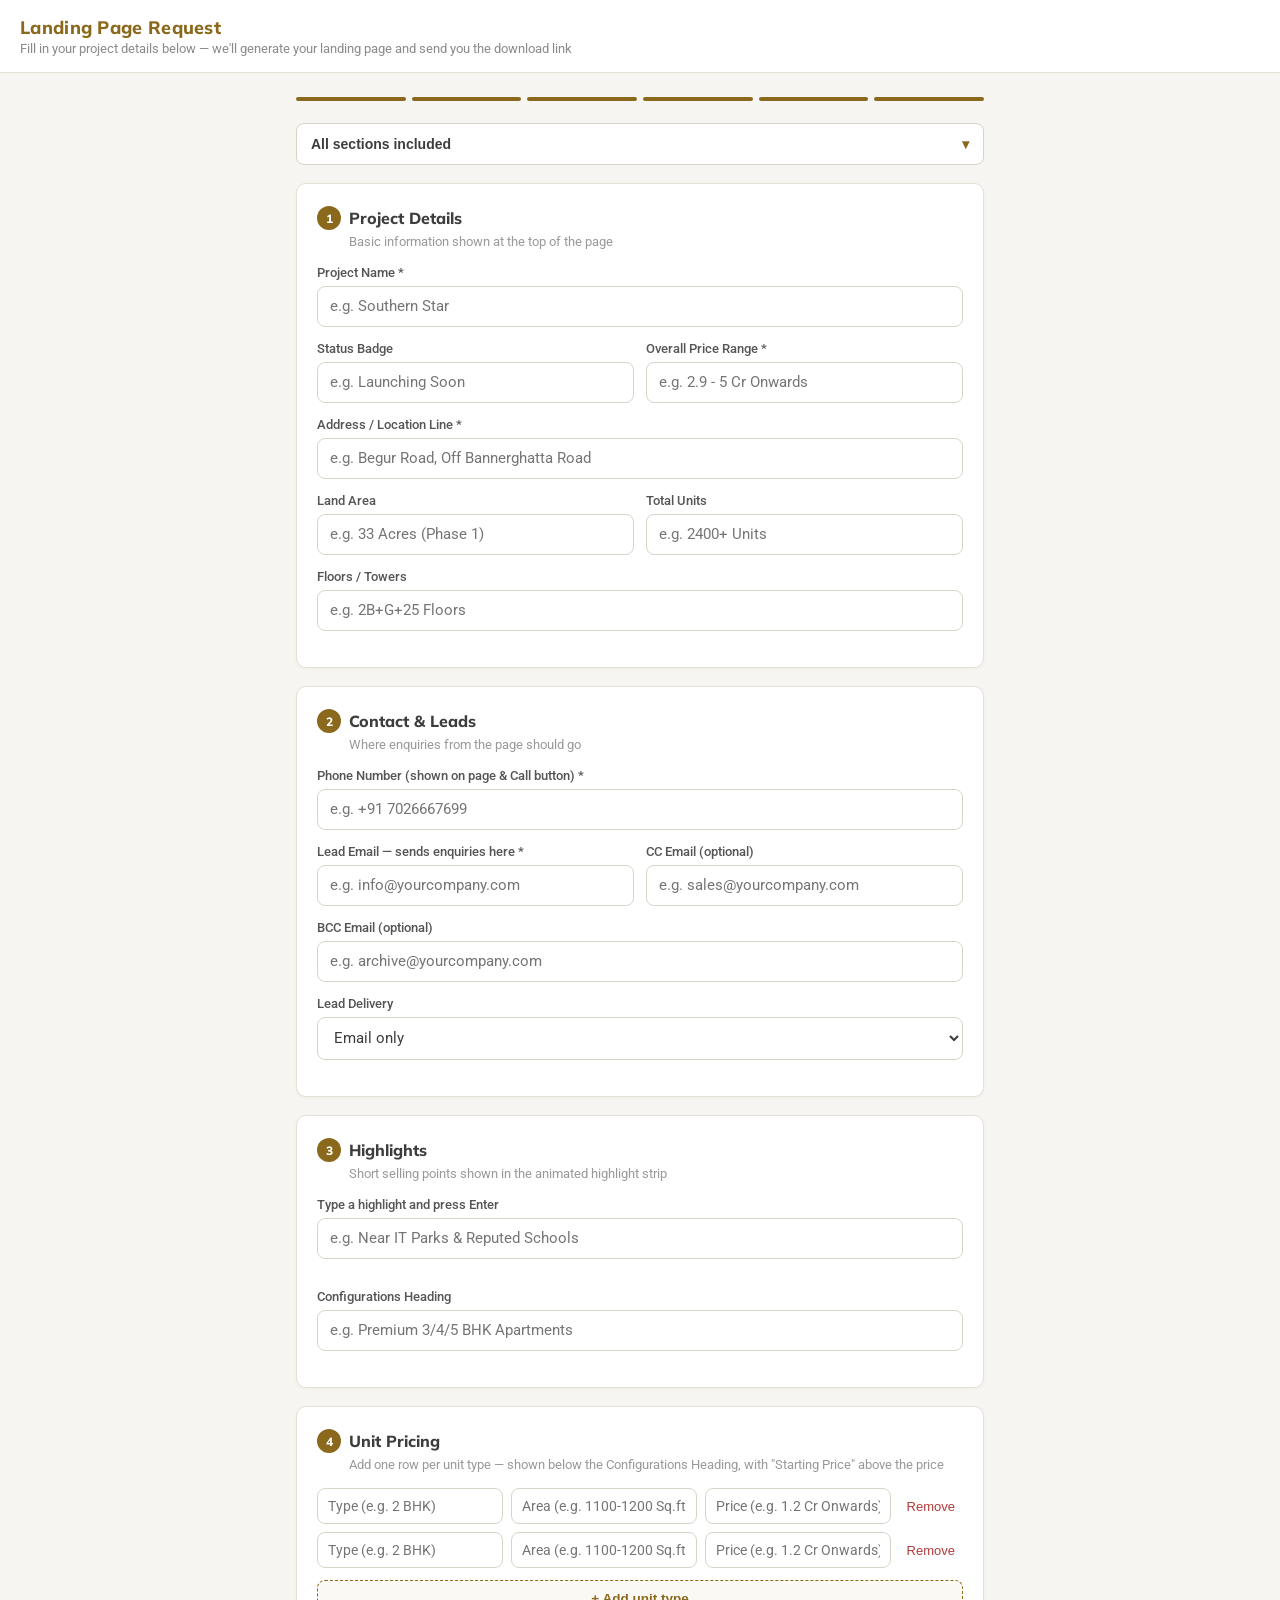
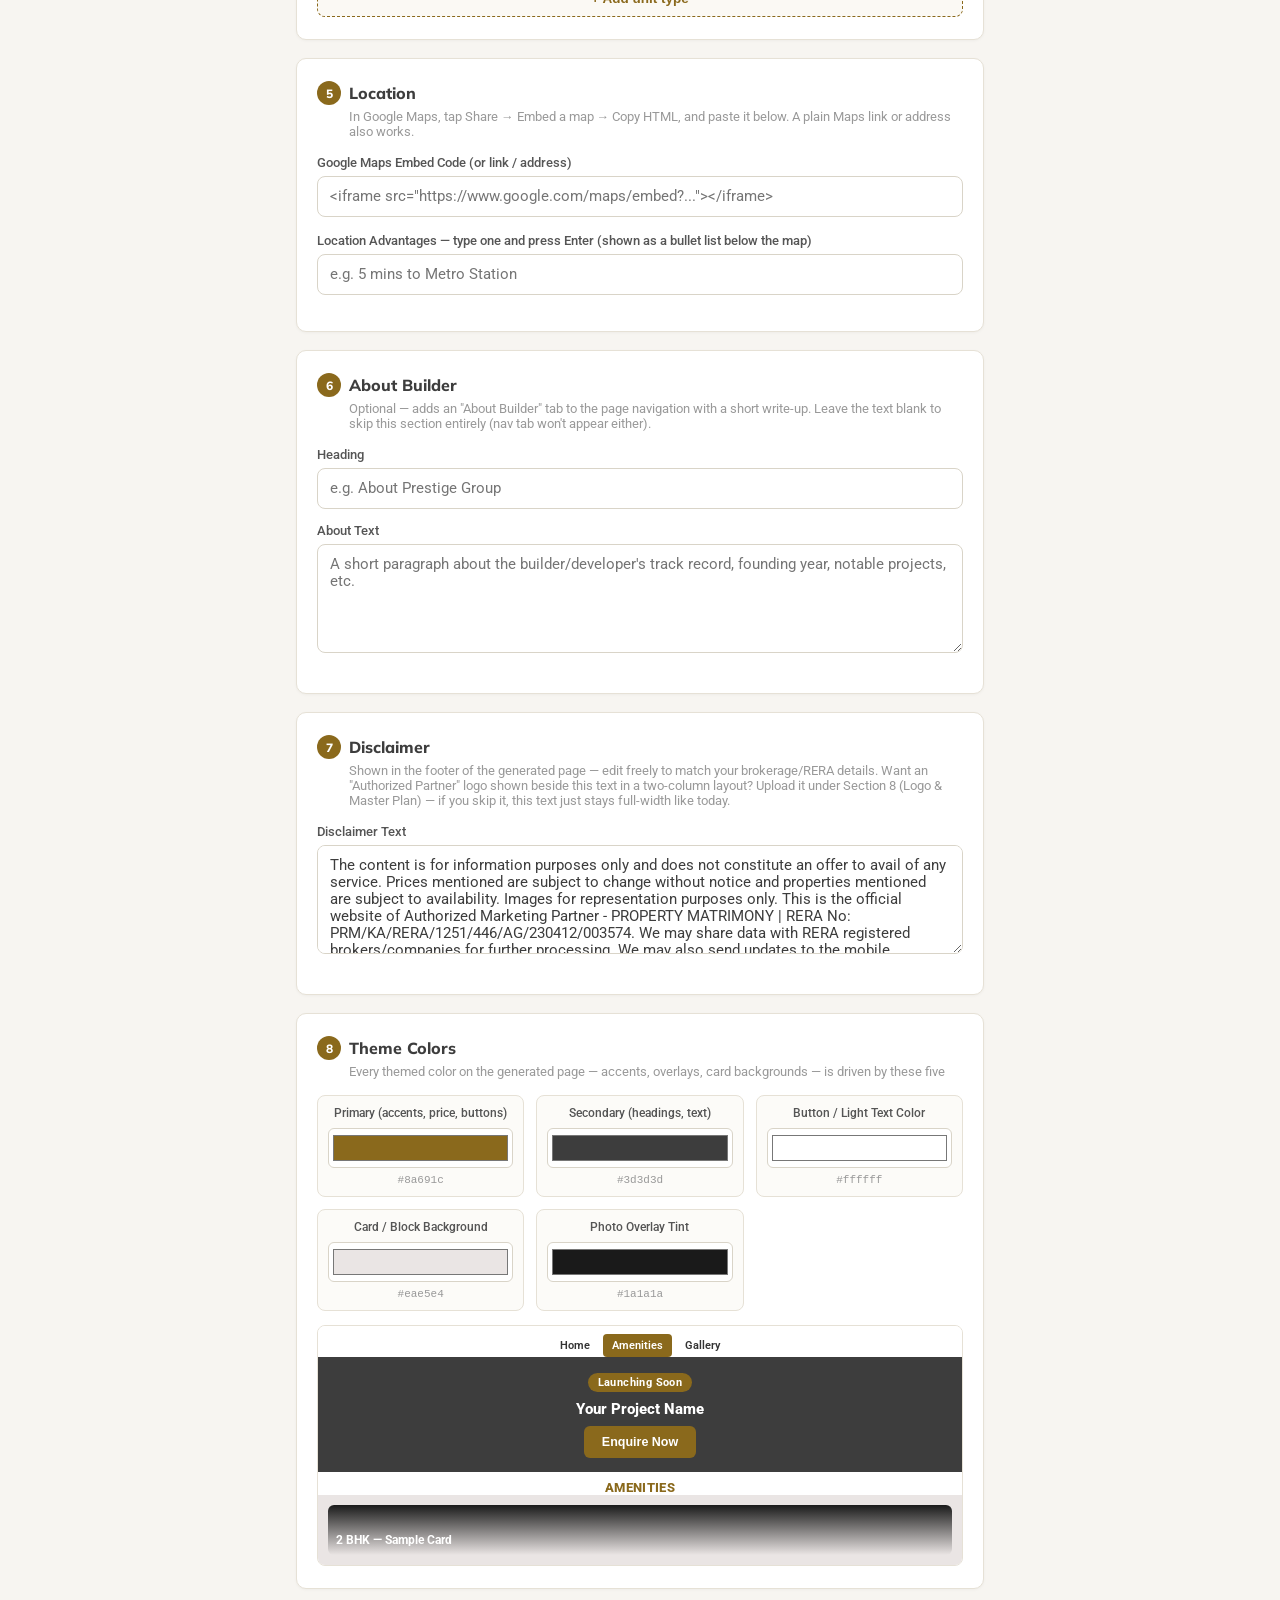
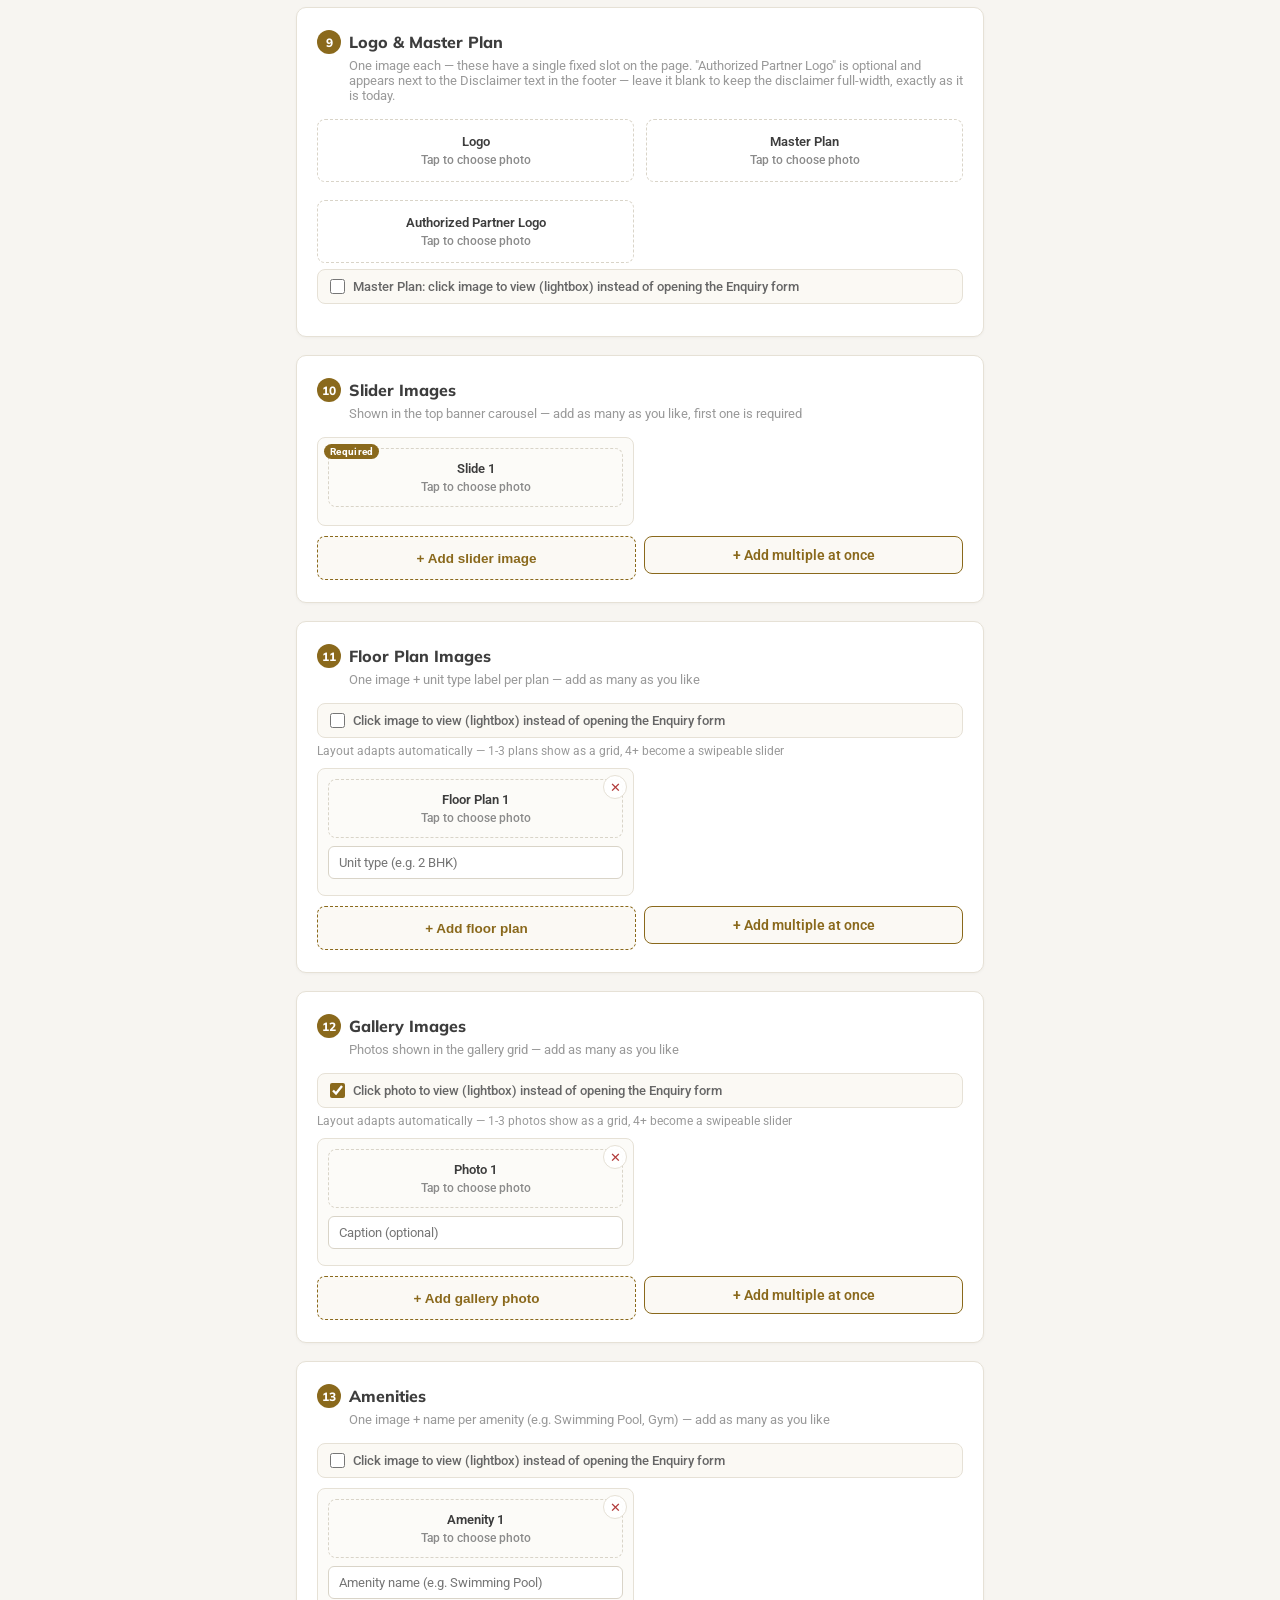
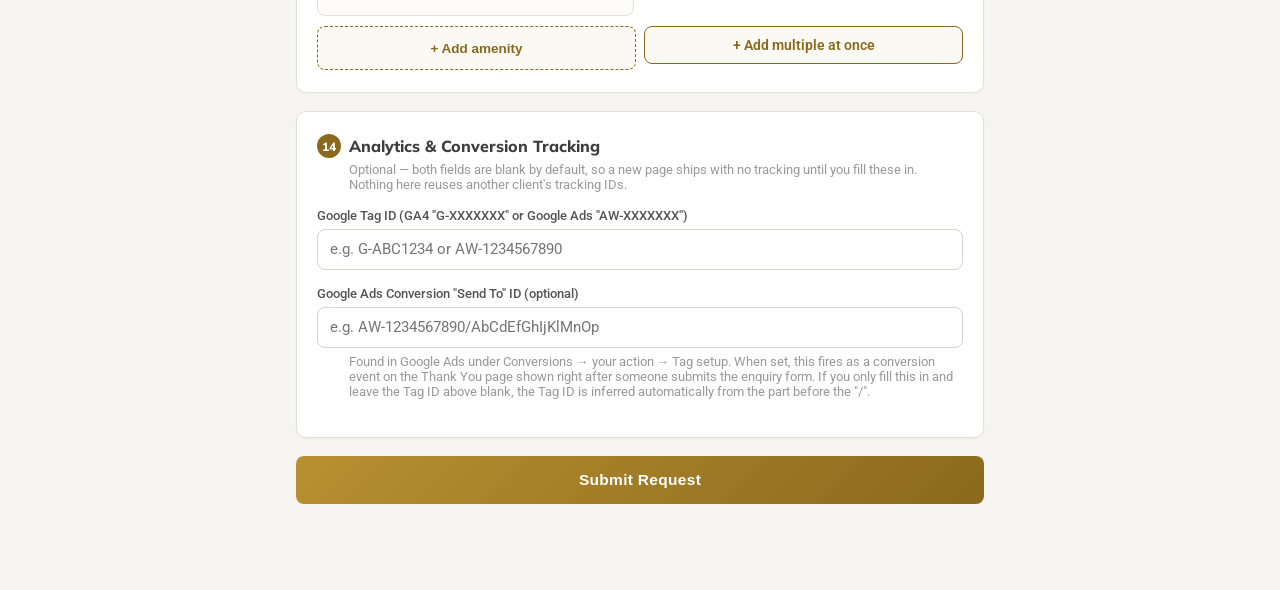
==== landing-page-request.html @ ef8b5c32 "Add files via upload" ====
<!DOCTYPE html>
<html lang="en">
<head>
<meta charset="utf-8" />
<meta name="viewport" content="width=device-width, initial-scale=1, shrink-to-fit=no" />
<title>New Landing Page Request</title>
<link rel="preconnect" href="https://fonts.googleapis.com">
<link rel="preconnect" href="https://fonts.gstatic.com" crossorigin>
<link href="https://fonts.googleapis.com/css2?family=Muli:wght@400;700;800&family=Roboto:wght@400;500;700&display=swap" rel="stylesheet">
<style>
    :root {
        --colorPrimary: #8a691c;
        --colorPrimaryDark: #6e5416;
        --colorSecondary: #3D3D3D;
        --colorBtn: #ffffff;
        --colorBg: #f7f5f1;
        --colorCard: #ffffff;
        --colorBorder: #e6e1d6;
        --radius: 10px;
    }
    * { box-sizing: border-box; }
    body {
        margin: 0;
        background: var(--colorBg);
        font-family: 'Roboto', Arial, sans-serif;
        color: var(--colorSecondary);
        padding-bottom: 60px;
    }
    h1, h2, .brand {
        font-family: 'Muli', 'Roboto', Arial, sans-serif;
    }
    header.topbar {
        background: #ffffff;
        border-bottom: 1px solid var(--colorBorder);
        padding: 16px 20px;
        position: sticky;
        top: 0;
        z-index: 10;
    }
    header.topbar .brand {
        font-weight: 800;
        font-size: 18px;
        color: var(--colorPrimary);
        letter-spacing: 0.3px;
    }
    header.topbar .sub {
        font-size: 12.5px;
        color: #8a8a8a;
        margin-top: 2px;
    }
    main {
        max-width: 720px;
        margin: 24px auto;
        padding: 0 16px;
    }
    .progress {
        display: flex;
        gap: 6px;
        margin-bottom: 22px;
    }
    .progress .seg {
        flex: 1;
        height: 4px;
        border-radius: 4px;
        background: var(--colorBorder);
        transition: background 0.3s;
    }
    .progress .seg.active { background: var(--colorPrimary); }

    .card {
        background: var(--colorCard);
        border: 1px solid var(--colorBorder);
        border-radius: var(--radius);
        padding: 22px 20px;
        margin-bottom: 18px;
        box-shadow: 0 1px 3px rgba(0,0,0,0.04);
    }
    .card h2 {
        font-size: 16px;
        font-weight: 800;
        color: var(--colorSecondary);
        margin: 0 0 4px;
        display: flex;
        align-items: center;
        gap: 8px;
    }
    .card h2 .num {
        background: var(--colorPrimary);
        color: #fff;
        width: 24px; height: 24px;
        border-radius: 50%;
        font-size: 12px;
        display: flex; align-items: center; justify-content: center;
        flex-shrink: 0;
    }
    .card .hint {
        font-size: 12.5px;
        color: #999;
        margin: 0 0 16px 32px;
    }
    label {
        display: block;
        font-size: 13px;
        font-weight: 500;
        margin-bottom: 6px;
        color: #555;
    }
    .field { margin-bottom: 14px; }
    input[type="text"],
    input[type="tel"],
    input[type="email"],
    input[type="url"],
    textarea,
    select {
        width: 100%;
        padding: 11px 12px;
        border: 1px solid #d9d4c8;
        border-radius: 8px;
        font-size: 14.5px;
        font-family: 'Roboto', sans-serif;
        color: var(--colorSecondary);
        background: #fff;
        transition: border-color 0.2s, box-shadow 0.2s;
    }
    input:focus, textarea:focus, select:focus {
        outline: none;
        border-color: var(--colorPrimary);
        box-shadow: 0 0 0 3px rgba(138,105,28,0.12);
    }
    textarea { resize: vertical; min-height: 60px; }
    .row2 {
        display: grid;
        grid-template-columns: 1fr 1fr;
        gap: 12px;
    }
    @media (max-width: 560px) {
        .row2 { grid-template-columns: 1fr; }
    }

    /* Pricing rows */
    .price-row {
        display: grid;
        grid-template-columns: 1fr 1fr 1fr auto;
        gap: 8px;
        margin-bottom: 8px;
        align-items: center;
    }
    @media (max-width: 560px) {
        .price-row { grid-template-columns: 1fr 1fr; }
        .price-row .price-remove { grid-column: span 2; justify-self: end; }
    }
    .price-row input { font-size: 13.5px; padding: 9px 10px; }
    .price-remove {
        background: none;
        border: none;
        color: #b23b3b;
        font-size: 13px;
        cursor: pointer;
        padding: 6px 8px;
        white-space: nowrap;
    }
    .add-row-btn {
        background: #fbf9f4;
        border: 1px dashed var(--colorPrimary);
        color: var(--colorPrimary);
        border-radius: 8px;
        padding: 10px;
        width: 100%;
        font-size: 13.5px;
        font-weight: 600;
        cursor: pointer;
        margin-top: 4px;
    }
    .add-row-btn:hover { background: #f5efe2; }
    .add-row-group {
        display: flex;
        gap: 8px;
        margin-top: 4px;
    }
    .add-row-group .add-row-btn { margin-top: 0; }
    .add-multi-btn {
        background: #fbf9f4;
        border: 1px solid var(--colorPrimary);
        color: var(--colorPrimary);
        border-radius: 8px;
        padding: 10px;
        width: 100%;
        font-size: 13.5px;
        font-weight: 600;
        cursor: pointer;
        text-align: center;
        display: flex;
        align-items: center;
        justify-content: center;
    }
    .add-multi-btn:hover { background: #f5efe2; }

    /* Highlights */
    .tag-list {
        display: flex;
        flex-wrap: wrap;
        gap: 8px;
        margin-top: 8px;
    }
    .tag-list .tag {
        background: #f2ede1;
        border: 1px solid var(--colorBorder);
        border-radius: 20px;
        padding: 6px 12px;
        font-size: 13px;
        display: flex;
        align-items: center;
        gap: 6px;
    }
    .tag button {
        background: none; border: none; color: #999; cursor: pointer; font-size: 13px;
    }

    /* Upload boxes (single, fixed slots: logo / master plan) */
    .upload-grid {
        display: grid;
        grid-template-columns: repeat(2, 1fr);
        gap: 12px;
    }
    @media (max-width: 560px) {
        .upload-grid { grid-template-columns: 1fr; }
    }
    .upload-box {
        border: 1.5px dashed #d9d4c8;
        border-radius: 8px;
        padding: 14px;
        text-align: center;
        cursor: pointer;
        transition: border-color 0.2s, background 0.2s;
        position: relative;
        overflow: hidden;
        display: block;
    }
    .upload-box:hover { border-color: var(--colorPrimary); background: #fbf9f4; }
    .upload-box input { display: none; }
    .upload-box .label {
        font-size: 13px;
        font-weight: 600;
        color: var(--colorSecondary);
    }
    .upload-box .req { color: var(--colorPrimary); font-size: 11px; }
    .upload-box .status {
        font-size: 11.5px;
        color: #8a8a8a;
        margin-top: 4px;
        word-break: break-all;
    }
    .upload-box img.thumb {
        width: 100%;
        height: 70px;
        object-fit: cover;
        border-radius: 6px;
        margin-bottom: 8px;
    }

    /* Dynamic repeatable image lists (slider / floor plan / gallery / amenities) */
    .dyn-list {
        display: grid;
        grid-template-columns: repeat(2, 1fr);
        gap: 12px;
        margin-bottom: 10px;
    }
    @media (max-width: 560px) {
        .dyn-list { grid-template-columns: 1fr; }
    }
    .dyn-item {
        border: 1px solid var(--colorBorder);
        border-radius: 8px;
        padding: 10px;
        background: #fcfbf8;
        position: relative;
    }
    .dyn-item .upload-box {
        border-style: dashed;
        padding: 12px;
        margin-bottom: 8px;
    }
    .dyn-item .upload-box img.thumb { height: 90px; }
    .dyn-item .dyn-text-input {
        width: 100%;
        padding: 8px 10px;
        border: 1px solid #d9d4c8;
        border-radius: 6px;
        font-size: 13px;
        font-family: 'Roboto', sans-serif;
        margin-bottom: 6px;
    }
    .dyn-remove-btn {
        position: absolute;
        top: 6px;
        right: 6px;
        background: rgba(255,255,255,0.92);
        border: 1px solid var(--colorBorder);
        color: #b23b3b;
        border-radius: 50%;
        width: 24px;
        height: 24px;
        font-size: 13px;
        line-height: 1;
        cursor: pointer;
        z-index: 2;
        display: flex;
        align-items: center;
        justify-content: center;
    }
    .dyn-item .req-badge {
        position: absolute;
        top: 6px;
        left: 6px;
        background: var(--colorPrimary);
        color: #fff;
        font-size: 9.5px;
        font-weight: 700;
        padding: 2px 6px;
        border-radius: 10px;
        z-index: 2;
        letter-spacing: 0.3px;
    }

    /* Theme colour pickers */
    .color-grid {
        display: grid;
        grid-template-columns: repeat(3, 1fr);
        gap: 12px;
    }
    @media (max-width: 560px) {
        .color-grid { grid-template-columns: 1fr 1fr; }
    }
    .color-field {
        border: 1px solid var(--colorBorder);
        border-radius: 8px;
        padding: 10px;
        text-align: center;
        background: #fcfbf8;
    }
    .color-field label {
        font-size: 12px;
        margin-bottom: 8px;
    }
    .color-field input[type="color"] {
        width: 100%;
        height: 40px;
        border: 1px solid #d9d4c8;
        border-radius: 6px;
        padding: 2px;
        cursor: pointer;
        background: #fff;
    }
    .color-field .hex {
        font-size: 11px;
        color: #999;
        margin-top: 6px;
        font-family: monospace;
    }
    .theme-preview {
        margin-top: 14px;
        border: 1px solid var(--colorBorder);
        border-radius: 8px;
        overflow: hidden;
    }
    .theme-preview .tp-nav {
        display: flex;
        justify-content: center;
        gap: 4px;
        padding: 8px 10px 0;
        flex-wrap: wrap;
        background: #fff;
    }
    .theme-preview .tp-nav .tp-nav-link {
        font-size: 10.5px;
        font-weight: 600;
        padding: 5px 9px;
        border-radius: 4px;
        color: #333;
    }
    .theme-preview .tp-nav .tp-nav-link.active {
        /* colors set dynamically in updateThemePreview() */
    }
    .theme-preview .tp-section-head {
        font-size: 12.5px;
        font-weight: 800;
        text-transform: uppercase;
        letter-spacing: 0.3px;
        text-align: center;
        padding: 8px 10px 0;
        background: #fff;
    }
    .theme-preview .tp-header {
        padding: 14px;
        text-align: center;
    }
    .theme-preview .tp-header .tp-badge {
        display: inline-block;
        font-size: 10.5px;
        font-weight: 700;
        padding: 3px 10px;
        border-radius: 12px;
        margin-bottom: 8px;
        letter-spacing: 0.4px;
    }
    .theme-preview .tp-header .tp-title {
        font-weight: 800;
        font-size: 15px;
        display: block;
        margin-bottom: 8px;
    }
    .theme-preview .tp-header .tp-btn {
        display: inline-block;
        font-size: 12.5px;
        font-weight: 700;
        padding: 9px 18px;
        border-radius: 6px;
        border: none;
    }

    /* Submit */
    .submit-btn {
        width: 100%;
        border: none;
        border-radius: 8px;
        padding: 15px;
        font-size: 15.5px;
        font-weight: 700;
        color: #fff;
        cursor: pointer;
        background: linear-gradient(-45deg, var(--colorPrimary), #ac821f, var(--colorPrimary), #b99031);
        background-size: 300% 300%;
        animation: gradientMove 4s ease infinite;
        letter-spacing: 0.3px;
    }
    @keyframes gradientMove {
        0% { background-position: 0% 50%; }
        50% { background-position: 100% 50%; }
        100% { background-position: 0% 50%; }
    }
    .submit-btn:disabled { opacity: 0.6; cursor: not-allowed; animation: none; }

    .error-msg {
        color: #b23b3b;
        font-size: 12.5px;
        margin-top: 6px;
        display: none;
    }

    /* Success screen */
    #successScreen {
        display: none;
        text-align: center;
        padding: 60px 20px;
    }
    #successScreen .check {
        width: 64px; height: 64px;
        border-radius: 50%;
        background: var(--colorPrimary);
        color: #fff;
        display: flex; align-items: center; justify-content: center;
        font-size: 30px;
        margin: 0 auto 18px;
    }
    #successScreen h2 { font-size: 20px; margin-bottom: 8px; }
    #successScreen p { color: #777; font-size: 14px; max-width: 380px; margin: 0 auto; }

    #formScreen.hidden { display: none; }

    /* ---------- Section picker (nav-driven show/hide) ---------- */
    .section-picker {
        position: relative;
        margin-bottom: 18px;
    }
    .section-picker-btn {
        width: 100%;
        text-align: left;
        background: #fff;
        border: 1px solid #d9d4c8;
        border-radius: 8px;
        padding: 12px 14px;
        font-size: 14px;
        font-weight: 600;
        color: var(--colorSecondary);
        cursor: pointer;
        display: flex;
        align-items: center;
        justify-content: space-between;
    }
    .section-picker-btn .chev { transition: transform 0.2s; color: var(--colorPrimary); }
    .section-picker-btn.open .chev { transform: rotate(180deg); }
    .section-picker-panel {
        display: none;
        position: absolute;
        left: 0; right: 0;
        top: calc(100% + 6px);
        background: #fff;
        border: 1px solid var(--colorBorder);
        border-radius: 8px;
        box-shadow: 0 6px 18px rgba(0,0,0,0.12);
        padding: 8px;
        z-index: 20;
    }
    .section-picker-panel.open { display: block; }
    .section-picker-panel label {
        display: flex;
        align-items: center;
        gap: 10px;
        font-size: 13.5px;
        font-weight: 500;
        color: var(--colorSecondary);
        padding: 9px 8px;
        border-radius: 6px;
        margin: 0;
        cursor: pointer;
    }
    .section-picker-panel label:hover { background: #fbf9f4; }
    .section-picker-panel input[type="checkbox"] { width: 16px; height: 16px; accent-color: var(--colorPrimary); }
    .section-picker-panel .locked { opacity: 0.6; cursor: not-allowed; }

    /* ---------- Lightbox / enquiry click-behaviour toggle ---------- */
    .click-toggle {
        display: flex;
        align-items: center;
        gap: 8px;
        font-size: 12.5px;
        font-weight: 500;
        color: #666;
        background: #fbf9f4;
        border: 1px solid var(--colorBorder);
        border-radius: 8px;
        padding: 9px 12px;
        margin-bottom: 10px;
        cursor: pointer;
    }
    .click-toggle input { width: 15px; height: 15px; accent-color: var(--colorPrimary); margin: 0; }

    /* ---------- Auto layout hint ---------- */
    .layout-hint {
        font-size: 11.5px;
        color: #999;
        margin: -4px 0 10px;
    }

    .card.section-hidden { display: none; }
</style>
</head>
<body>

<header class="topbar">
    <div class="brand">Landing Page Request</div>
    <div class="sub">Fill in your project details below — we'll generate your landing page and send you the download link</div>
</header>

<main>
    <div id="formScreen">
        <div class="progress">
            <div class="seg active"></div><div class="seg active"></div><div class="seg active"></div>
            <div class="seg active"></div><div class="seg active"></div><div class="seg active"></div>
        </div>

        <form id="requestForm">

            <!-- SECTION PICKER: choose which nav sections to include; matching cards below show/hide -->
            <div class="section-picker">
                <button type="button" class="section-picker-btn" id="sectionPickerBtn">
                    <span id="sectionPickerLabel">Which sections do you want on your page?</span>
                    <span class="chev">&#9662;</span>
                </button>
                <div class="section-picker-panel" id="sectionPickerPanel">
                    <label class="locked"><input type="checkbox" checked disabled> Overview (always included)</label>
                    <label><input type="checkbox" class="section-toggle" data-section="price" checked> Price</label>
                    <label><input type="checkbox" class="section-toggle" data-section="floorplan" checked> Floor Plan</label>
                    <label><input type="checkbox" class="section-toggle" data-section="gallery" checked> Gallery</label>
                    <label><input type="checkbox" class="section-toggle" data-section="location" checked> Location</label>
                </div>
            </div>

            <!-- SECTION 1: PROJECT BASICS -->
            <div class="card">
                <h2><span class="num">1</span> Project Details</h2>
                <p class="hint">Basic information shown at the top of the page</p>

                <div class="field">
                    <label for="projectName">Project Name *</label>
                    <input type="text" id="projectName" required placeholder="e.g. Southern Star" />
                </div>
                <div class="row2">
                    <div class="field">
                        <label for="statusBadge">Status Badge</label>
                        <input type="text" id="statusBadge" placeholder="e.g. Launching Soon" />
                    </div>
                    <div class="field">
                        <label for="priceRange">Overall Price Range *</label>
                        <input type="text" id="priceRange" required placeholder="e.g. 2.9 - 5 Cr Onwards" />
                    </div>
                </div>
                <div class="field">
                    <label for="address">Address / Location Line *</label>
                    <input type="text" id="address" required placeholder="e.g. Begur Road, Off Bannerghatta Road" />
                </div>
                <div class="row2">
                    <div class="field">
                        <label for="landArea">Land Area</label>
                        <input type="text" id="landArea" placeholder="e.g. 33 Acres (Phase 1)" />
                    </div>
                    <div class="field">
                        <label for="totalUnits">Total Units</label>
                        <input type="text" id="totalUnits" placeholder="e.g. 2400+ Units" />
                    </div>
                </div>
                <div class="field">
                    <label for="floors">Floors / Towers</label>
                    <input type="text" id="floors" placeholder="e.g. 2B+G+25 Floors" />
                </div>
            </div>

            <!-- SECTION 2: CONTACT -->
            <div class="card">
                <h2><span class="num">2</span> Contact & Leads</h2>
                <p class="hint">Where enquiries from the page should go</p>

                <div class="field">
                    <label for="phone">Phone Number (shown on page & Call button) *</label>
                    <input type="tel" id="phone" required placeholder="e.g. +91 7026667699" />
                </div>
                <div class="row2">
                    <div class="field">
                        <label for="toEmail">Lead Email — sends enquiries here *</label>
                        <input type="email" id="toEmail" required placeholder="e.g. info@yourcompany.com" />
                    </div>
                    <div class="field">
                        <label for="ccEmail">CC Email (optional)</label>
                        <input type="email" id="ccEmail" placeholder="e.g. sales@yourcompany.com" />
                    </div>
                </div>
                <div class="field">
                    <label for="bccEmail">BCC Email (optional)</label>
                    <input type="email" id="bccEmail" placeholder="e.g. archive@yourcompany.com" />
                </div>
                <div class="field">
                    <label for="crmOption">Lead Delivery</label>
                    <select id="crmOption">
                        <option value="email">Email only</option>
                        <option value="crm">Email + CRM Integration</option>
                    </select>
                </div>
                <div class="field" id="crmApiKeyField" style="display:none;">
                    <label for="crmApiKey">CRM API Key (optional — leave blank to use the default)</label>
                    <input type="text" id="crmApiKey" placeholder="e.g. your LeadRat API key" />
                </div>
            </div>

            <!-- SECTION 3: HIGHLIGHTS -->
            <div class="card">
                <h2><span class="num">3</span> Highlights</h2>
                <p class="hint">Short selling points shown in the animated highlight strip</p>
                <div class="field">
                    <label for="highlightInput">Type a highlight and press Enter</label>
                    <input type="text" id="highlightInput" placeholder="e.g. Near IT Parks & Reputed Schools" />
                </div>
                <div class="tag-list" id="highlightTags"></div>
                <div class="field" style="margin-top:16px;">
                    <label for="configHeading">Configurations Heading</label>
                    <input type="text" id="configHeading" placeholder="e.g. Premium 3/4/5 BHK Apartments" />
                </div>
            </div>

            <!-- SECTION 4: PRICING -->
            <div class="card" data-section="price">
                <h2><span class="num">4</span> Unit Pricing</h2>
                <p class="hint">Add one row per unit type — shown below the Configurations Heading, with "Starting Price" above the price</p>
                <div id="priceRows"></div>
                <button type="button" class="add-row-btn" id="addPriceRow">+ Add unit type</button>
            </div>

            <!-- SECTION 5: LOCATION -->
            <div class="card" data-section="location">
                <h2><span class="num">5</span> Location</h2>
                <p class="hint">In Google Maps, tap Share &rarr; Embed a map &rarr; Copy HTML, and paste it below. A plain Maps link or address also works.</p>
                <div class="field">
                    <label for="mapLink">Google Maps Embed Code (or link / address)</label>
                    <input type="text" id="mapLink" placeholder='&lt;iframe src="https://www.google.com/maps/embed?..."&gt;&lt;/iframe&gt;' />
                </div>
                <div class="field" style="margin-top:16px;">
                    <label for="locationAdvInput">Location Advantages — type one and press Enter (shown as a bullet list below the map)</label>
                    <input type="text" id="locationAdvInput" placeholder="e.g. 5 mins to Metro Station" />
                </div>
                <div class="tag-list" id="locationAdvTags"></div>
            </div>

            <!-- SECTION 6: ABOUT BUILDER -->
            <div class="card">
                <h2><span class="num">6</span> About Builder</h2>
                <p class="hint">Optional — adds an "About Builder" tab to the page navigation with a short write-up. Leave the text blank to skip this section entirely (nav tab won't appear either).</p>
                <div class="field">
                    <label for="aboutBuilderHeading">Heading</label>
                    <input type="text" id="aboutBuilderHeading" placeholder="e.g. About Prestige Group" />
                </div>
                <div class="field">
                    <label for="aboutBuilderText">About Text</label>
                    <textarea id="aboutBuilderText" rows="5" placeholder="A short paragraph about the builder/developer's track record, founding year, notable projects, etc."></textarea>
                </div>
            </div>

            <!-- SECTION 7: DISCLAIMER -->
            <div class="card">
                <h2><span class="num">7</span> Disclaimer</h2>
                <p class="hint">Shown in the footer of the generated page — edit freely to match your brokerage/RERA details. Want an "Authorized Partner" logo shown beside this text in a two-column layout? Upload it under Section 8 (Logo & Master Plan) — if you skip it, this text just stays full-width like today.</p>
                <div class="field">
                    <label for="disclaimerText">Disclaimer Text</label>
                    <textarea id="disclaimerText" rows="5">The content is for information purposes only and does not constitute an offer to avail of any service. Prices mentioned are subject to change without notice and properties mentioned are subject to availability. Images for representation purposes only. This is the official website of Authorized Marketing Partner - PROPERTY MATRIMONY | RERA No: PRM/KA/RERA/1251/446/AG/230412/003574. We may share data with RERA registered brokers/companies for further processing. We may also send updates to the mobile number/email id registered with us. All Rights Reserved.</textarea>
                </div>
            </div>

            <!-- SECTION 7: THEME COLORS -->
            <div class="card">
                <h2><span class="num">8</span> Theme Colors</h2>
                <p class="hint">Every themed color on the generated page — accents, overlays, card backgrounds — is driven by these five</p>
                <div class="color-grid">
                    <div class="color-field">
                        <label for="colorPrimary">Primary (accents, price, buttons)</label>
                        <input type="color" id="colorPrimary" value="#8a691c" />
                        <div class="hex" id="hex_colorPrimary">#8a691c</div>
                    </div>
                    <div class="color-field">
                        <label for="colorSecondary">Secondary (headings, text)</label>
                        <input type="color" id="colorSecondary" value="#3d3d3d" />
                        <div class="hex" id="hex_colorSecondary">#3d3d3d</div>
                    </div>
                    <div class="color-field">
                        <label for="colorBtn">Button / Light Text Color</label>
                        <input type="color" id="colorBtn" value="#ffffff" />
                        <div class="hex" id="hex_colorBtn">#ffffff</div>
                    </div>
                    <div class="color-field">
                        <label for="colorCard">Card / Block Background</label>
                        <input type="color" id="colorCard" value="#eae5e4" />
                        <div class="hex" id="hex_colorCard">#eae5e4</div>
                    </div>
                    <div class="color-field">
                        <label for="colorOverlay">Photo Overlay Tint</label>
                        <input type="color" id="colorOverlay" value="#1a1a1a" />
                        <div class="hex" id="hex_colorOverlay">#1a1a1a</div>
                    </div>
                </div>
                <div class="theme-preview">
                    <div class="tp-nav" id="tpNav">
                        <span class="tp-nav-link" id="tpNavLink1">Home</span>
                        <span class="tp-nav-link active" id="tpNavLink2">Amenities</span>
                        <span class="tp-nav-link" id="tpNavLink3">Gallery</span>
                    </div>
                    <div class="tp-header" id="themePreviewHeader">
                        <span class="tp-badge" id="tpBadge">Launching Soon</span>
                        <span class="tp-title" id="tpTitle">Your Project Name</span>
                        <button type="button" class="tp-btn" id="tpBtn">Enquire Now</button>
                    </div>
                    <div class="tp-section-head" id="tpSectionHead">Amenities</div>
                    <div id="tpCard" style="height:70px;display:flex;align-items:flex-end;padding:10px;">
                        <div id="tpCardOverlay" style="width:100%;height:100%;display:flex;align-items:flex-end;padding:8px;border-radius:6px;">
                            <span id="tpCardText" style="font-size:12px;font-weight:700;">2 BHK — Sample Card</span>
                        </div>
                    </div>
                </div>
            </div>

            <!-- SECTION 8: LOGO & MASTER PLAN (single images) -->
            <div class="card">
                <h2><span class="num">9</span> Logo & Master Plan</h2>
                <p class="hint">One image each — these have a single fixed slot on the page. "Authorized Partner Logo" is optional and appears next to the Disclaimer text in the footer — leave it blank to keep the disclaimer full-width, exactly as it is today.</p>
                <div class="upload-grid" id="singleUploadGrid"></div>
                <label class="click-toggle">
                    <input type="checkbox" id="masterplanLightbox">
                    Master Plan: click image to view (lightbox) instead of opening the Enquiry form
                </label>
            </div>

            <!-- SECTION 9: SLIDER IMAGES (unlimited) -->
            <div class="card">
                <h2><span class="num">10</span> Slider Images</h2>
                <p class="hint">Shown in the top banner carousel — add as many as you like, first one is required</p>
                <div class="dyn-list" id="sliderList"></div>
                <div class="add-row-group">
                    <button type="button" class="add-row-btn" id="addSlider">+ Add slider image</button>
                    <label class="add-multi-btn">
                        + Add multiple at once
                        <input type="file" id="sliderMultiInput" accept="image/*" multiple hidden>
                    </label>
                </div>
            </div>

            <!-- SECTION 10: FLOOR PLAN IMAGES (unlimited) -->
            <div class="card" data-section="floorplan">
                <h2><span class="num">11</span> Floor Plan Images</h2>
                <p class="hint">One image + unit type label per plan — add as many as you like</p>
                <label class="click-toggle">
                    <input type="checkbox" id="floorplanLightbox">
                    Click image to view (lightbox) instead of opening the Enquiry form
                </label>
                <p class="layout-hint">Layout adapts automatically — 1-3 plans show as a grid, 4+ become a swipeable slider</p>
                <div class="dyn-list" id="floorplanList"></div>
                <div class="add-row-group">
                    <button type="button" class="add-row-btn" id="addFloorplan">+ Add floor plan</button>
                    <label class="add-multi-btn">
                        + Add multiple at once
                        <input type="file" id="floorplanMultiInput" accept="image/*" multiple hidden>
                    </label>
                </div>
            </div>

            <!-- SECTION 11: GALLERY IMAGES (unlimited) -->
            <div class="card" data-section="gallery">
                <h2><span class="num">12</span> Gallery Images</h2>
                <p class="hint">Photos shown in the gallery grid — add as many as you like</p>
                <label class="click-toggle">
                    <input type="checkbox" id="galleryLightbox" checked>
                    Click photo to view (lightbox) instead of opening the Enquiry form
                </label>
                <p class="layout-hint">Layout adapts automatically — 1-3 photos show as a grid, 4+ become a swipeable slider</p>
                <div class="dyn-list" id="galleryList"></div>
                <div class="add-row-group">
                    <button type="button" class="add-row-btn" id="addGallery">+ Add gallery photo</button>
                    <label class="add-multi-btn">
                        + Add multiple at once
                        <input type="file" id="galleryMultiInput" accept="image/*" multiple hidden>
                    </label>
                </div>
            </div>

            <!-- SECTION 13: AMENITIES (unlimited, image + text) -->
            <div class="card">
                <h2><span class="num">13</span> Amenities</h2>
                <p class="hint">One image + name per amenity (e.g. Swimming Pool, Gym) — add as many as you like</p>
                <label class="click-toggle">
                    <input type="checkbox" id="amenityLightbox">
                    Click image to view (lightbox) instead of opening the Enquiry form
                </label>
                <div class="dyn-list" id="amenityList"></div>
                <div class="add-row-group">
                    <button type="button" class="add-row-btn" id="addAmenity">+ Add amenity</button>
                    <label class="add-multi-btn">
                        + Add multiple at once
                        <input type="file" id="amenityMultiInput" accept="image/*" multiple hidden>
                    </label>
                </div>
            </div>

            <!-- SECTION 14: ANALYTICS & CONVERSION TRACKING -->
            <div class="card">
                <h2><span class="num">14</span> Analytics & Conversion Tracking</h2>
                <p class="hint">Optional — both fields are blank by default, so a new page ships with no tracking until you fill these in. Nothing here reuses another client's tracking IDs.</p>
                <div class="field">
                    <label for="gtagId">Google Tag ID (GA4 "G-XXXXXXX" or Google Ads "AW-XXXXXXX")</label>
                    <input type="text" id="gtagId" placeholder="e.g. G-ABC1234 or AW-1234567890" />
                </div>
                <div class="field" style="margin-top:16px;">
                    <label for="conversionSendTo">Google Ads Conversion "Send To" ID (optional)</label>
                    <input type="text" id="conversionSendTo" placeholder="e.g. AW-1234567890/AbCdEfGhIjKlMnOp" />
                    <p class="hint" style="margin-top:6px;">Found in Google Ads under Conversions &rarr; your action &rarr; Tag setup. When set, this fires as a conversion event on the Thank You page shown right after someone submits the enquiry form. If you only fill this in and leave the Tag ID above blank, the Tag ID is inferred automatically from the part before the "/".</p>
                </div>
            </div>


            <div class="error-msg" id="formError">Please fill in all required fields marked with *.</div>
            <button type="submit" class="submit-btn" id="submitBtn">Submit Request</button>
        </form>
    </div>

    <div id="successScreen">
        <div class="check">✓</div>
        <h2 id="successTitle">Request submitted!</h2>
        <p id="successMsg">We're generating your landing page now. You'll receive the download link by email shortly — you can also check back here with your reference below.</p>
        <p style="margin-top:14px;font-weight:700;color:var(--colorSecondary)" id="refNumber"></p>
        <a href="#" id="previewBtn" target="_blank" style="display:none;margin-top:22px;" class="submit-btn">&#128065; Preview Landing Page</a>
        <a href="#" id="downloadBtn" target="_blank" style="display:none;margin-top:12px;" class="submit-btn" >⬇ Download Landing Page (.zip)</a>
        <p style="margin-top:16px;">
            <button type="button" id="editDetailsBtn" style="background:none;border:1px solid var(--colorBorder);border-radius:8px;padding:10px 18px;color:var(--colorPrimary);font-weight:700;font-size:13.5px;cursor:pointer;margin-right:10px;">&#9998; Edit details</button>
            <button type="button" id="startOverBtn" style="background:none;border:none;color:var(--colorPrimary);text-decoration:underline;font-size:13.5px;cursor:pointer;">Create another landing page</button>
        </p>
    </div>
</main>

<script>
/* =========================================================
   CONFIG — the only line an admin needs to set once.
   Point this at your hosted generate.php (see backend/README.md).
   ========================================================= */
const WEBHOOK_URL = "https://luxury-residences.online/LP-Generator/backend/generate.php";

/* ---------- Section picker (nav-driven show/hide) ---------- */
const sectionPickerBtn = document.getElementById('sectionPickerBtn');
const sectionPickerPanel = document.getElementById('sectionPickerPanel');
const sectionPickerLabel = document.getElementById('sectionPickerLabel');
const sectionToggleInputs = document.querySelectorAll('.section-toggle');

function updateSectionCards() {
    sectionToggleInputs.forEach(input => {
        const section = input.dataset.section;
        document.querySelectorAll(`[data-section="${section}"]`).forEach(card => {
            card.classList.toggle('section-hidden', !input.checked);
        });
    });
    const total = sectionToggleInputs.length;
    const checked = [...sectionToggleInputs].filter(i => i.checked).length;
    sectionPickerLabel.textContent = checked === total
        ? 'All sections included'
        : `${checked + 1} of ${total + 1} sections included`; // +1 for the always-on Overview
}
sectionToggleInputs.forEach(input => input.addEventListener('change', updateSectionCards));
sectionPickerBtn.addEventListener('click', () => {
    sectionPickerBtn.classList.toggle('open');
    sectionPickerPanel.classList.toggle('open');
});
document.addEventListener('click', (e) => {
    if (!e.target.closest('.section-picker')) {
        sectionPickerBtn.classList.remove('open');
        sectionPickerPanel.classList.remove('open');
    }
});
updateSectionCards();

/* ---------- Lead delivery: Email only vs Email + CRM ---------- */
const crmOptionSelect = document.getElementById('crmOption');
const crmApiKeyField = document.getElementById('crmApiKeyField');
crmOptionSelect.addEventListener('change', () => {
    crmApiKeyField.style.display = crmOptionSelect.value === 'crm' ? 'block' : 'none';
});

/* ---------- Highlights (tag input) ---------- */
const highlights = [];
const highlightInput = document.getElementById('highlightInput');
const highlightTags = document.getElementById('highlightTags');

function renderHighlights() {
    highlightTags.innerHTML = highlights.map((h, i) =>
        `<span class="tag">${h}<button type="button" data-i="${i}">✕</button></span>`
    ).join('');
    highlightTags.querySelectorAll('button').forEach(btn => {
        btn.addEventListener('click', () => {
            highlights.splice(+btn.dataset.i, 1);
            renderHighlights();
        });
    });
}
highlightInput.addEventListener('keydown', (e) => {
    if (e.key === 'Enter' && highlightInput.value.trim()) {
        e.preventDefault();
        highlights.push(highlightInput.value.trim());
        highlightInput.value = '';
        renderHighlights();
    }
});

/* ---------- Location Advantages (tag input) ---------- */
const locationAdvantages = [];
const locationAdvInput = document.getElementById('locationAdvInput');
const locationAdvTags = document.getElementById('locationAdvTags');

function renderLocationAdv() {
    locationAdvTags.innerHTML = locationAdvantages.map((h, i) =>
        `<span class="tag">${h}<button type="button" data-i="${i}">✕</button></span>`
    ).join('');
    locationAdvTags.querySelectorAll('button').forEach(btn => {
        btn.addEventListener('click', () => {
            locationAdvantages.splice(+btn.dataset.i, 1);
            renderLocationAdv();
        });
    });
}
locationAdvInput.addEventListener('keydown', (e) => {
    if (e.key === 'Enter' && locationAdvInput.value.trim()) {
        e.preventDefault();
        locationAdvantages.push(locationAdvInput.value.trim());
        locationAdvInput.value = '';
        renderLocationAdv();
    }
});

/* ---------- Pricing rows ---------- */
const priceRowsEl = document.getElementById('priceRows');

function addPriceRow(type = '', area = '', price = '') {
    const row = document.createElement('div');
    row.className = 'price-row';
    row.innerHTML = `
        <input type="text" placeholder="Type (e.g. 2 BHK)" class="p-type" value="${type}">
        <input type="text" placeholder="Area (e.g. 1100-1200 Sq.ft)" class="p-area" value="${area}">
        <input type="text" placeholder="Price (e.g. 1.2 Cr Onwards)" class="p-price" value="${price}">
        <button type="button" class="price-remove">Remove</button>
    `;
    row.querySelector('.price-remove').addEventListener('click', () => row.remove());
    priceRowsEl.appendChild(row);
}
document.getElementById('addPriceRow').addEventListener('click', () => addPriceRow());
// start with 2 blank rows
addPriceRow();
addPriceRow();

/* ---------- Theme colors ---------- */
const colorIds = ['colorPrimary', 'colorSecondary', 'colorBtn', 'colorCard', 'colorOverlay'];
function updateThemePreview() {
    const primary = document.getElementById('colorPrimary').value;
    const secondary = document.getElementById('colorSecondary').value;
    const btnText = document.getElementById('colorBtn').value;
    const card = document.getElementById('colorCard').value;
    const overlay = document.getElementById('colorOverlay').value;

    colorIds.forEach(id => {
        document.getElementById('hex_' + id).textContent = document.getElementById(id).value;
    });

    document.getElementById('themePreviewHeader').style.background = secondary;
    const badge = document.getElementById('tpBadge');
    badge.style.background = primary;
    badge.style.color = btnText;
    document.getElementById('tpTitle').style.color = '#ffffff';
    const btn = document.getElementById('tpBtn');
    btn.style.background = primary;
    btn.style.color = btnText;

    // navigation active link (matches .navbar.micro-navbar .nav-item .nav-link.active on the real page)
    const navActive = document.getElementById('tpNavLink2');
    navActive.style.background = primary;
    navActive.style.color = btnText;

    // section heading (matches .section .head on the real page)
    document.getElementById('tpSectionHead').style.color = primary;

    document.getElementById('tpCard').style.background = card;
    const cardOverlay = document.getElementById('tpCardOverlay');
    cardOverlay.style.background = `linear-gradient(180deg, ${overlay} 0%, transparent 100%)`;
    document.getElementById('tpCardText').style.color = btnText;
}
colorIds.forEach(id => document.getElementById(id).addEventListener('input', updateThemePreview));
updateThemePreview();

/* ---------- Single fixed-slot uploads (logo, master plan) ---------- */
const singleUploadFields = [
    { id: 'logo', label: 'Logo', required: false },
    { id: 'masterplan', label: 'Master Plan', required: false },
    { id: 'authPartnerLogo', label: 'Authorized Partner Logo', required: false },
];
const singleUploadGrid = document.getElementById('singleUploadGrid');
singleUploadFields.forEach(f => {
    const box = document.createElement('label');
    box.className = 'upload-box';
    box.innerHTML = `
        <input type="file" accept="image/*" id="file_${f.id}">
        <div class="label">${f.label} ${f.required ? '<span class="req">*</span>' : ''}</div>
        <div class="status" id="status_${f.id}">Tap to choose photo</div>
    `;
    singleUploadGrid.appendChild(box);
});
singleUploadFields.forEach(f => {
    const input = document.getElementById(`file_${f.id}`);
    const box = input.closest('.upload-box');
    input.addEventListener('change', () => {
        const file = input.files[0];
        const statusEl = document.getElementById(`status_${f.id}`);
        if (file) {
            statusEl.textContent = file.name;
            const existingThumb = box.querySelector('img.thumb');
            if (existingThumb) existingThumb.remove();
            const reader = new FileReader();
            reader.onload = (e) => {
                const img = document.createElement('img');
                img.className = 'thumb';
                img.src = e.target.result;
                box.insertBefore(img, box.firstChild);
            };
            reader.readAsDataURL(file);
        } else {
            statusEl.textContent = 'Tap to choose photo';
        }
    });
});

/* ---------- Generic repeatable image list (slider / floorplan / gallery / amenities) ----------
   Each list keeps an array of { file, text } items. Rendered as .dyn-item cards with an
   upload-box + optional text input + remove button. Files/text pulled at submit time. */
function createDynRepeater(opts) {
    const {
        containerId,
        withText = false,
        textPlaceholder = '',
        uploadLabel = 'Photo',
        minItems = 0,
        firstRequired = false,
    } = opts;

    const container = document.getElementById(containerId);
    let items = []; // { id, file, text }
    let uid = 0;

    function render() {
        container.innerHTML = '';
        items.forEach((item, idx) => {
            const el = document.createElement('div');
            el.className = 'dyn-item';
            el.dataset.id = item.id;

            const showRemove = !(firstRequired && idx === 0 && items.length === 1);
            const reqBadge = (firstRequired && idx === 0) ? '<span class="req-badge">Required</span>' : '';

            el.innerHTML = `
                ${reqBadge}
                ${showRemove ? '<button type="button" class="dyn-remove-btn" title="Remove">✕</button>' : ''}
                <label class="upload-box">
                    <input type="file" accept="image/*" class="dyn-file-input">
                    <div class="label">${uploadLabel} ${idx + 1}</div>
                    <div class="status">${item.file ? item.file.name : 'Tap to choose photo'}</div>
                </label>
                ${withText ? `<input type="text" class="dyn-text-input" placeholder="${textPlaceholder}" value="${item.text || ''}">` : ''}
            `;

            // existing thumbnail
            if (item.thumbDataUrl) {
                const img = document.createElement('img');
                img.className = 'thumb';
                img.src = item.thumbDataUrl;
                el.querySelector('.upload-box').insertBefore(img, el.querySelector('.upload-box').firstChild);
            }

            const fileInput = el.querySelector('.dyn-file-input');
            fileInput.addEventListener('change', () => {
                const file = fileInput.files[0];
                item.file = file || null;
                if (file) {
                    const reader = new FileReader();
                    reader.onload = (e) => {
                        item.thumbDataUrl = e.target.result;
                        render();
                    };
                    reader.readAsDataURL(file);
                } else {
                    item.thumbDataUrl = null;
                    render();
                }
            });

            if (withText) {
                const textInput = el.querySelector('.dyn-text-input');
                textInput.addEventListener('input', () => { item.text = textInput.value; });
            }

            const removeBtn = el.querySelector('.dyn-remove-btn');
            if (removeBtn) {
                removeBtn.addEventListener('click', () => {
                    items = items.filter(it => it.id !== item.id);
                    if (items.length < minItems) addItem();
                    render();
                });
            }

            container.appendChild(el);
        });
    }

    function addItem() {
        items.push({ id: ++uid, file: null, text: '', thumbDataUrl: null });
        render();
    }

    // Fill one item's file + thumbnail (used by both single add and bulk add)
    function setFile(item, file) {
        item.file = file;
        const reader = new FileReader();
        reader.onload = (e) => {
            item.thumbDataUrl = e.target.result;
            render();
        };
        reader.readAsDataURL(file);
    }

    // Bulk-add: takes a FileList (from a multi-select <input>) and creates one
    // item per file in one go. Reuses the first empty/unfilled slot (e.g. the
    // seeded required-first item) instead of leaving it as a redundant blank row.
    function addFiles(fileList) {
        const files = Array.from(fileList || []);
        if (files.length === 0) return;
        let startIdx = 0;
        const emptySlot = items.find(it => !it.file);
        if (emptySlot) {
            setFile(emptySlot, files[0]);
            startIdx = 1;
        }
        for (let i = startIdx; i < files.length; i++) {
            const item = { id: ++uid, file: null, text: '', thumbDataUrl: null };
            items.push(item);
            setFile(item, files[i]);
        }
        render();
    }

    // seed with minItems (at least 1 if firstRequired)
    const seedCount = Math.max(minItems, firstRequired ? 1 : 0);
    for (let i = 0; i < seedCount; i++) addItem();
    if (seedCount === 0) render();

    return {
        addItem,
        addFiles,
        getItems: () => items,
    };
}

const sliderRepeater = createDynRepeater({
    containerId: 'sliderList',
    withText: false,
    uploadLabel: 'Slide',
    minItems: 1,
    firstRequired: true,
});
document.getElementById('addSlider').addEventListener('click', () => sliderRepeater.addItem());
document.getElementById('sliderMultiInput').addEventListener('change', (e) => {
    sliderRepeater.addFiles(e.target.files);
    e.target.value = '';
});

const floorplanRepeater = createDynRepeater({
    containerId: 'floorplanList',
    withText: true,
    textPlaceholder: 'Unit type (e.g. 2 BHK)',
    uploadLabel: 'Floor Plan',
    minItems: 1,
});
document.getElementById('addFloorplan').addEventListener('click', () => floorplanRepeater.addItem());
document.getElementById('floorplanMultiInput').addEventListener('change', (e) => {
    floorplanRepeater.addFiles(e.target.files);
    e.target.value = '';
});

const galleryRepeater = createDynRepeater({
    containerId: 'galleryList',
    withText: true,
    textPlaceholder: 'Caption (optional)',
    uploadLabel: 'Photo',
    minItems: 1,
});
document.getElementById('addGallery').addEventListener('click', () => galleryRepeater.addItem());
document.getElementById('galleryMultiInput').addEventListener('change', (e) => {
    galleryRepeater.addFiles(e.target.files);
    e.target.value = '';
});

const amenityRepeater = createDynRepeater({
    containerId: 'amenityList',
    withText: true,
    textPlaceholder: 'Amenity name (e.g. Swimming Pool)',
    uploadLabel: 'Amenity',
    minItems: 1,
});
document.getElementById('addAmenity').addEventListener('click', () => amenityRepeater.addItem());
document.getElementById('amenityMultiInput').addEventListener('change', (e) => {
    amenityRepeater.addFiles(e.target.files);
    e.target.value = '';
});

/* ---------- Submit ---------- */
const form = document.getElementById('requestForm');
const formError = document.getElementById('formError');
const submitBtn = document.getElementById('submitBtn');

form.addEventListener('submit', async (e) => {
    e.preventDefault();
    formError.style.display = 'none';
    formError.textContent = 'Please fill in all required fields marked with *.';

    // required text fields
    const required = ['projectName', 'priceRange', 'address', 'phone', 'toEmail'];
    let missing = required.some(id => !document.getElementById(id).value.trim());

    // required image: at least the first slider image
    const sliderItems = sliderRepeater.getItems();
    if (!sliderItems.length || !sliderItems[0].file) missing = true;

    if (missing) {
        formError.style.display = 'block';
        formError.scrollIntoView({ behavior: 'smooth', block: 'center' });
        return;
    }

    submitBtn.disabled = true;
    submitBtn.textContent = 'Submitting...';

    const fd = new FormData();
    fd.append('projectName', document.getElementById('projectName').value.trim());
    fd.append('statusBadge', document.getElementById('statusBadge').value.trim());
    fd.append('priceRange', document.getElementById('priceRange').value.trim());
    fd.append('address', document.getElementById('address').value.trim());
    fd.append('landArea', document.getElementById('landArea').value.trim());
    fd.append('totalUnits', document.getElementById('totalUnits').value.trim());
    fd.append('floors', document.getElementById('floors').value.trim());
    fd.append('phone', document.getElementById('phone').value.trim());
    fd.append('toEmail', document.getElementById('toEmail').value.trim());
    fd.append('ccEmail', document.getElementById('ccEmail').value.trim());
    fd.append('bccEmail', document.getElementById('bccEmail').value.trim());
    fd.append('mapLink', document.getElementById('mapLink').value.trim());
    fd.append('locationAdvantages', JSON.stringify(locationAdvantages));
    fd.append('highlights', JSON.stringify(highlights));
    fd.append('configHeading', document.getElementById('configHeading').value.trim());
    fd.append('aboutBuilderHeading', document.getElementById('aboutBuilderHeading').value.trim());
    fd.append('aboutBuilderText', document.getElementById('aboutBuilderText').value.trim());
    fd.append('disclaimerText', document.getElementById('disclaimerText').value.trim());
    fd.append('gtagId', document.getElementById('gtagId').value.trim());
    fd.append('conversionSendTo', document.getElementById('conversionSendTo').value.trim());

    // lead delivery (email only vs email + CRM)
    fd.append('crmOption', crmOptionSelect.value);
    fd.append('crmApiKey', document.getElementById('crmApiKey').value.trim());

    // click behaviour: lightbox view vs Enquiry modal
    fd.append('floorplanLightbox', document.getElementById('floorplanLightbox').checked ? '1' : '0');
    fd.append('galleryLightbox', document.getElementById('galleryLightbox').checked ? '1' : '0');
    fd.append('amenityLightbox', document.getElementById('amenityLightbox').checked ? '1' : '0');
    fd.append('masterplanLightbox', document.getElementById('masterplanLightbox').checked ? '1' : '0');

    // which nav sections to include on the generated page
    fd.append('includePrice', document.querySelector('.section-toggle[data-section="price"]').checked ? '1' : '0');
    fd.append('includeFloorplan', document.querySelector('.section-toggle[data-section="floorplan"]').checked ? '1' : '0');
    fd.append('includeGallery', document.querySelector('.section-toggle[data-section="gallery"]').checked ? '1' : '0');
    fd.append('includeLocation', document.querySelector('.section-toggle[data-section="location"]').checked ? '1' : '0');

    // theme colors
    fd.append('colorPrimary', document.getElementById('colorPrimary').value);
    fd.append('colorSecondary', document.getElementById('colorSecondary').value);
    fd.append('colorBtn', document.getElementById('colorBtn').value);
    fd.append('colorCard', document.getElementById('colorCard').value);
    fd.append('colorOverlay', document.getElementById('colorOverlay').value);

    const priceRows = [...priceRowsEl.querySelectorAll('.price-row')].map(row => ({
        type: row.querySelector('.p-type').value.trim(),
        area: row.querySelector('.p-area').value.trim(),
        price: row.querySelector('.p-price').value.trim(),
    })).filter(r => r.type || r.area || r.price);
    fd.append('priceRows', JSON.stringify(priceRows));

    // single fixed-slot uploads
    singleUploadFields.forEach(f => {
        const file = document.getElementById(`file_${f.id}`).files[0];
        if (file) fd.append(f.id, file, file.name);
    });

    // dynamic slider images -> slider[]
    sliderItems.forEach(item => {
        if (item.file) fd.append('slider[]', item.file, item.file.name);
    });

    // dynamic floor plans -> floorplanImage[] + floorplanLabel[] (parallel arrays)
    floorplanRepeater.getItems().forEach(item => {
        if (item.file) {
            fd.append('floorplanImage[]', item.file, item.file.name);
            fd.append('floorplanLabel[]', item.text || '');
        }
    });

    // dynamic gallery images -> galleryImage[] + galleryCaption[]
    galleryRepeater.getItems().forEach(item => {
        if (item.file) {
            fd.append('galleryImage[]', item.file, item.file.name);
            fd.append('galleryCaption[]', item.text || '');
        }
    });

    // dynamic amenities -> amenityImage[] + amenityLabel[] (parallel arrays)
    amenityRepeater.getItems().forEach(item => {
        if (item.file) {
            fd.append('amenityImage[]', item.file, item.file.name);
            fd.append('amenityLabel[]', item.text || '');
        }
    });

    const refNumber = 'REQ-' + Date.now().toString().slice(-8);
    fd.append('refNumber', refNumber);

    try {
        const res = await fetch(WEBHOOK_URL, { method: 'POST', body: fd });
        if (!res.ok) throw new Error('Request failed');

        let data = {};
        try { data = await res.json(); } catch (_) { /* no JSON body returned */ }

        document.getElementById('formScreen').classList.add('hidden');
        document.getElementById('successScreen').style.display = 'block';
        document.getElementById('refNumber').textContent = 'Reference: ' + refNumber;

        const previewBtn = document.getElementById('previewBtn');
        const downloadBtn = document.getElementById('downloadBtn');
        if (data.previewLink) {
            previewBtn.href = data.previewLink;
            previewBtn.style.display = 'block';
        }
        if (data.downloadLink) {
            downloadBtn.href = data.downloadLink;
            downloadBtn.style.display = 'block';
            document.getElementById('successTitle').textContent = 'Your landing page is ready!';
            document.getElementById('successMsg').textContent = 'Preview it below, download the full folder (index.html, images, CSS/JS, and the enquiry form backend) as a zip, or go back and edit your details.';
        } else {
            document.getElementById('successMsg').textContent = 'We\'re generating your landing page now. You\'ll receive the download link by email shortly.';
        }
    } catch (err) {
        formError.textContent = 'Something went wrong submitting your request. Please check your connection and try again.';
        formError.style.display = 'block';
        submitBtn.disabled = false;
        submitBtn.textContent = 'Submit Request';
    }
});

document.getElementById('editDetailsBtn').addEventListener('click', () => {
    document.getElementById('successScreen').style.display = 'none';
    document.getElementById('formScreen').classList.remove('hidden');
    submitBtn.disabled = false;
    submitBtn.textContent = 'Submit Request';
    formError.style.display = 'none';
    window.scrollTo({ top: 0, behavior: 'smooth' });
});

document.getElementById('startOverBtn').addEventListener('click', () => location.reload());
</script>

</body>
</html>
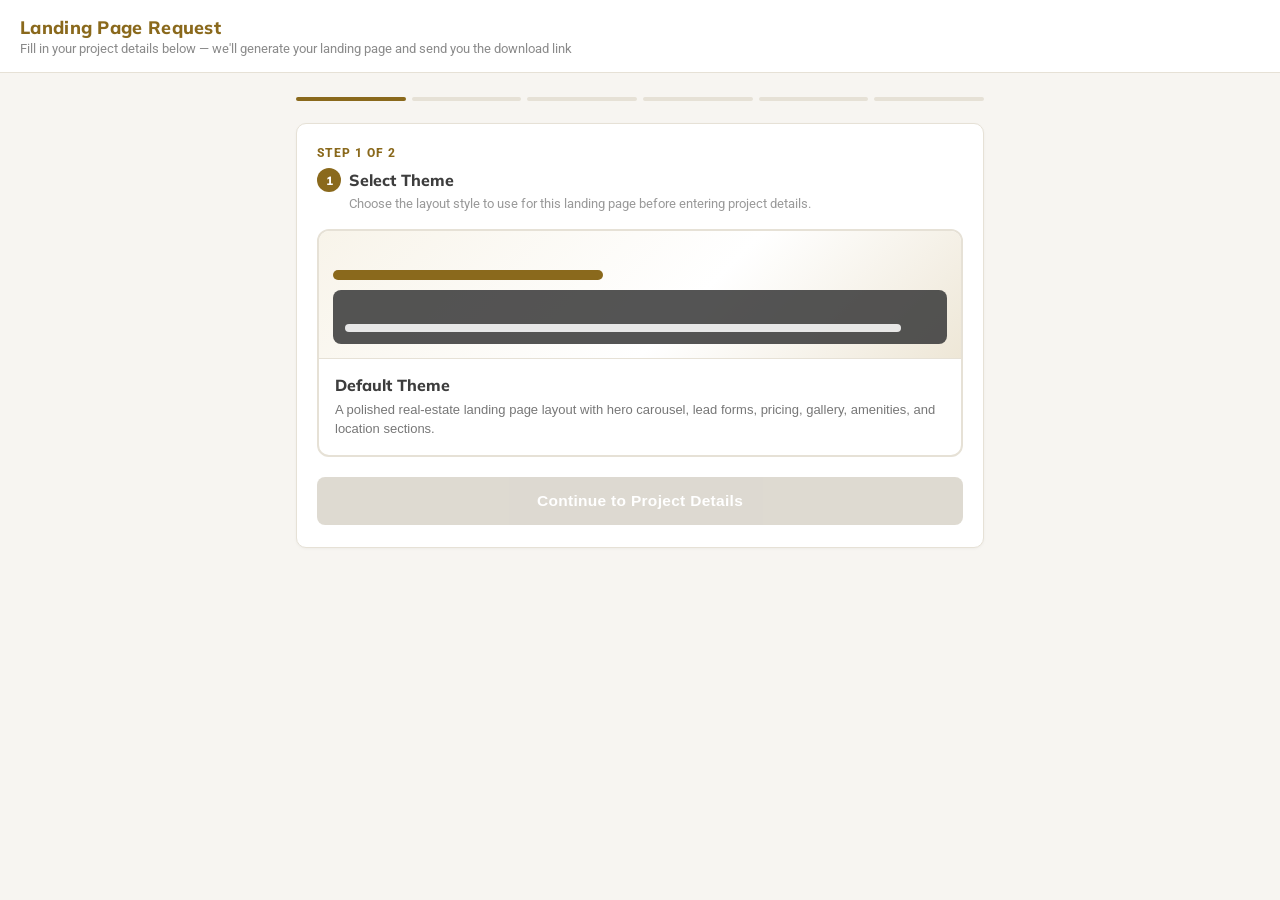
==== commit 104214aa: "Implement theme selection step" ====
--- a/landing-page-request.html
+++ b/landing-page-request.html
@@ -543,6 +543,94 @@
     }
 
     .card.section-hidden { display: none; }
+
+    /* ---------- Theme selection ---------- */
+    #themeScreen {
+        display: block;
+    }
+    .step-kicker {
+        color: var(--colorPrimary);
+        font-size: 12px;
+        font-weight: 800;
+        letter-spacing: 0.08em;
+        margin: 0 0 8px;
+        text-transform: uppercase;
+    }
+    .theme-grid {
+        display: grid;
+        grid-template-columns: repeat(auto-fit, minmax(220px, 1fr));
+        gap: 14px;
+        margin-top: 18px;
+    }
+    .theme-card {
+        width: 100%;
+        text-align: left;
+        background: #fff;
+        border: 2px solid var(--colorBorder);
+        border-radius: 12px;
+        padding: 0;
+        overflow: hidden;
+        cursor: pointer;
+        transition: border-color 0.2s, box-shadow 0.2s, transform 0.2s;
+    }
+    .theme-card:hover, .theme-card:focus {
+        border-color: rgba(138,105,28,0.55);
+        box-shadow: 0 8px 22px rgba(0,0,0,0.08);
+        outline: none;
+        transform: translateY(-2px);
+    }
+    .theme-card.selected {
+        border-color: var(--colorPrimary);
+        box-shadow: 0 0 0 4px rgba(138,105,28,0.12), 0 8px 22px rgba(0,0,0,0.08);
+    }
+    .theme-preview-placeholder {
+        min-height: 128px;
+        background: linear-gradient(135deg, #f8f4ea 0%, #ffffff 58%, #eee7d7 100%);
+        border-bottom: 1px solid var(--colorBorder);
+        padding: 14px;
+        display: flex;
+        flex-direction: column;
+        gap: 10px;
+        justify-content: flex-end;
+    }
+    .theme-preview-placeholder .preview-bar {
+        height: 10px;
+        width: 44%;
+        border-radius: 999px;
+        background: var(--colorPrimary);
+    }
+    .theme-preview-placeholder .preview-panel {
+        height: 54px;
+        border-radius: 8px;
+        background: rgba(61,61,61,0.88);
+        position: relative;
+    }
+    .theme-preview-placeholder .preview-panel::after {
+        content: '';
+        position: absolute;
+        left: 12px; right: 46px; bottom: 12px;
+        height: 8px;
+        border-radius: 999px;
+        background: rgba(255,255,255,0.86);
+    }
+    .theme-card-body { padding: 16px; }
+    .theme-card-title {
+        color: var(--colorSecondary);
+        font-family: 'Muli', 'Roboto', Arial, sans-serif;
+        font-size: 16px;
+        font-weight: 800;
+        margin: 0 0 6px;
+    }
+    .theme-card-desc {
+        color: #777;
+        font-size: 13px;
+        line-height: 1.45;
+        margin: 0;
+    }
+    .theme-actions { margin-top: 20px; }
+    .theme-actions .submit-btn:disabled { background: #c8c1b3; }
+    #formScreen { display: none; }
+    #formScreen.active { display: block; }
 </style>
 </head>
 <body>
@@ -553,6 +641,23 @@
 </header>
 
 <main>
+    <section id="themeScreen" aria-labelledby="themeSelectionTitle">
+        <div class="progress">
+            <div class="seg active"></div><div class="seg"></div><div class="seg"></div>
+            <div class="seg"></div><div class="seg"></div><div class="seg"></div>
+        </div>
+        <div class="card">
+            <p class="step-kicker">Step 1 of 2</p>
+            <h2 id="themeSelectionTitle"><span class="num">1</span> Select Theme</h2>
+            <p class="hint">Choose the layout style to use for this landing page before entering project details.</p>
+            <div class="theme-grid" id="themeGrid" role="radiogroup" aria-label="Available landing page themes"></div>
+            <div class="error-msg" id="themeError">Please select a theme to continue.</div>
+            <div class="theme-actions">
+                <button type="button" class="submit-btn" id="continueThemeBtn" disabled>Continue to Project Details</button>
+            </div>
+        </div>
+    </section>
+
     <div id="formScreen">
         <div class="progress">
             <div class="seg active"></div><div class="seg active"></div><div class="seg active"></div>
@@ -886,6 +991,70 @@
    Point this at your hosted generate.php (see backend/README.md).
    ========================================================= */
 const WEBHOOK_URL = "https://luxury-residences.online/LP-Generator/backend/generate.php";
+const AVAILABLE_THEMES = [
+    {
+        id: 'default',
+        name: 'Default Theme',
+        description: 'A polished real-estate landing page layout with hero carousel, lead forms, pricing, gallery, amenities, and location sections.',
+    },
+];
+window.generatorState = window.generatorState || {};
+window.generatorState.selectedTheme = '';
+
+/* ---------- Theme selection ---------- */
+const themeScreen = document.getElementById('themeScreen');
+const formScreen = document.getElementById('formScreen');
+const themeGrid = document.getElementById('themeGrid');
+const themeError = document.getElementById('themeError');
+const continueThemeBtn = document.getElementById('continueThemeBtn');
+
+function selectTheme(themeId) {
+    window.generatorState.selectedTheme = themeId;
+    themeError.style.display = 'none';
+    continueThemeBtn.disabled = false;
+    themeGrid.querySelectorAll('.theme-card').forEach(card => {
+        const selected = card.dataset.themeId === themeId;
+        card.classList.toggle('selected', selected);
+        card.setAttribute('aria-checked', selected ? 'true' : 'false');
+        card.tabIndex = selected ? 0 : -1;
+    });
+}
+
+function renderThemeCards() {
+    themeGrid.innerHTML = AVAILABLE_THEMES.map((theme, index) => `
+        <button type="button" class="theme-card" role="radio" aria-checked="false" data-theme-id="${theme.id}" tabindex="${index === 0 ? '0' : '-1'}">
+            <div class="theme-preview-placeholder" aria-hidden="true">
+                <div class="preview-bar"></div>
+                <div class="preview-panel"></div>
+            </div>
+            <div class="theme-card-body">
+                <h3 class="theme-card-title">${theme.name}</h3>
+                <p class="theme-card-desc">${theme.description}</p>
+            </div>
+        </button>
+    `).join('');
+    themeGrid.querySelectorAll('.theme-card').forEach(card => {
+        card.addEventListener('click', () => selectTheme(card.dataset.themeId));
+        card.addEventListener('keydown', (e) => {
+            if (e.key === 'Enter' || e.key === ' ') {
+                e.preventDefault();
+                selectTheme(card.dataset.themeId);
+            }
+        });
+    });
+}
+
+renderThemeCards();
+
+continueThemeBtn.addEventListener('click', () => {
+    if (!window.generatorState.selectedTheme) {
+        themeError.style.display = 'block';
+        return;
+    }
+    themeScreen.style.display = 'none';
+    formScreen.classList.add('active');
+    window.scrollTo({ top: 0, behavior: 'smooth' });
+});
 
 /* ---------- Section picker (nav-driven show/hide) ---------- */
 const sectionPickerBtn = document.getElementById('sectionPickerBtn');
@@ -1269,6 +1438,7 @@
     // required text fields
     const required = ['projectName', 'priceRange', 'address', 'phone', 'toEmail'];
     let missing = required.some(id => !document.getElementById(id).value.trim());
+    if (!window.generatorState.selectedTheme) missing = true;
 
     // required image: at least the first slider image
     const sliderItems = sliderRepeater.getItems();
@@ -1284,6 +1454,7 @@
     submitBtn.textContent = 'Submitting...';
 
     const fd = new FormData();
+    fd.append('theme', window.generatorState.selectedTheme);
     fd.append('projectName', document.getElementById('projectName').value.trim());
     fd.append('statusBadge', document.getElementById('statusBadge').value.trim());
     fd.append('priceRange', document.getElementById('priceRange').value.trim());
